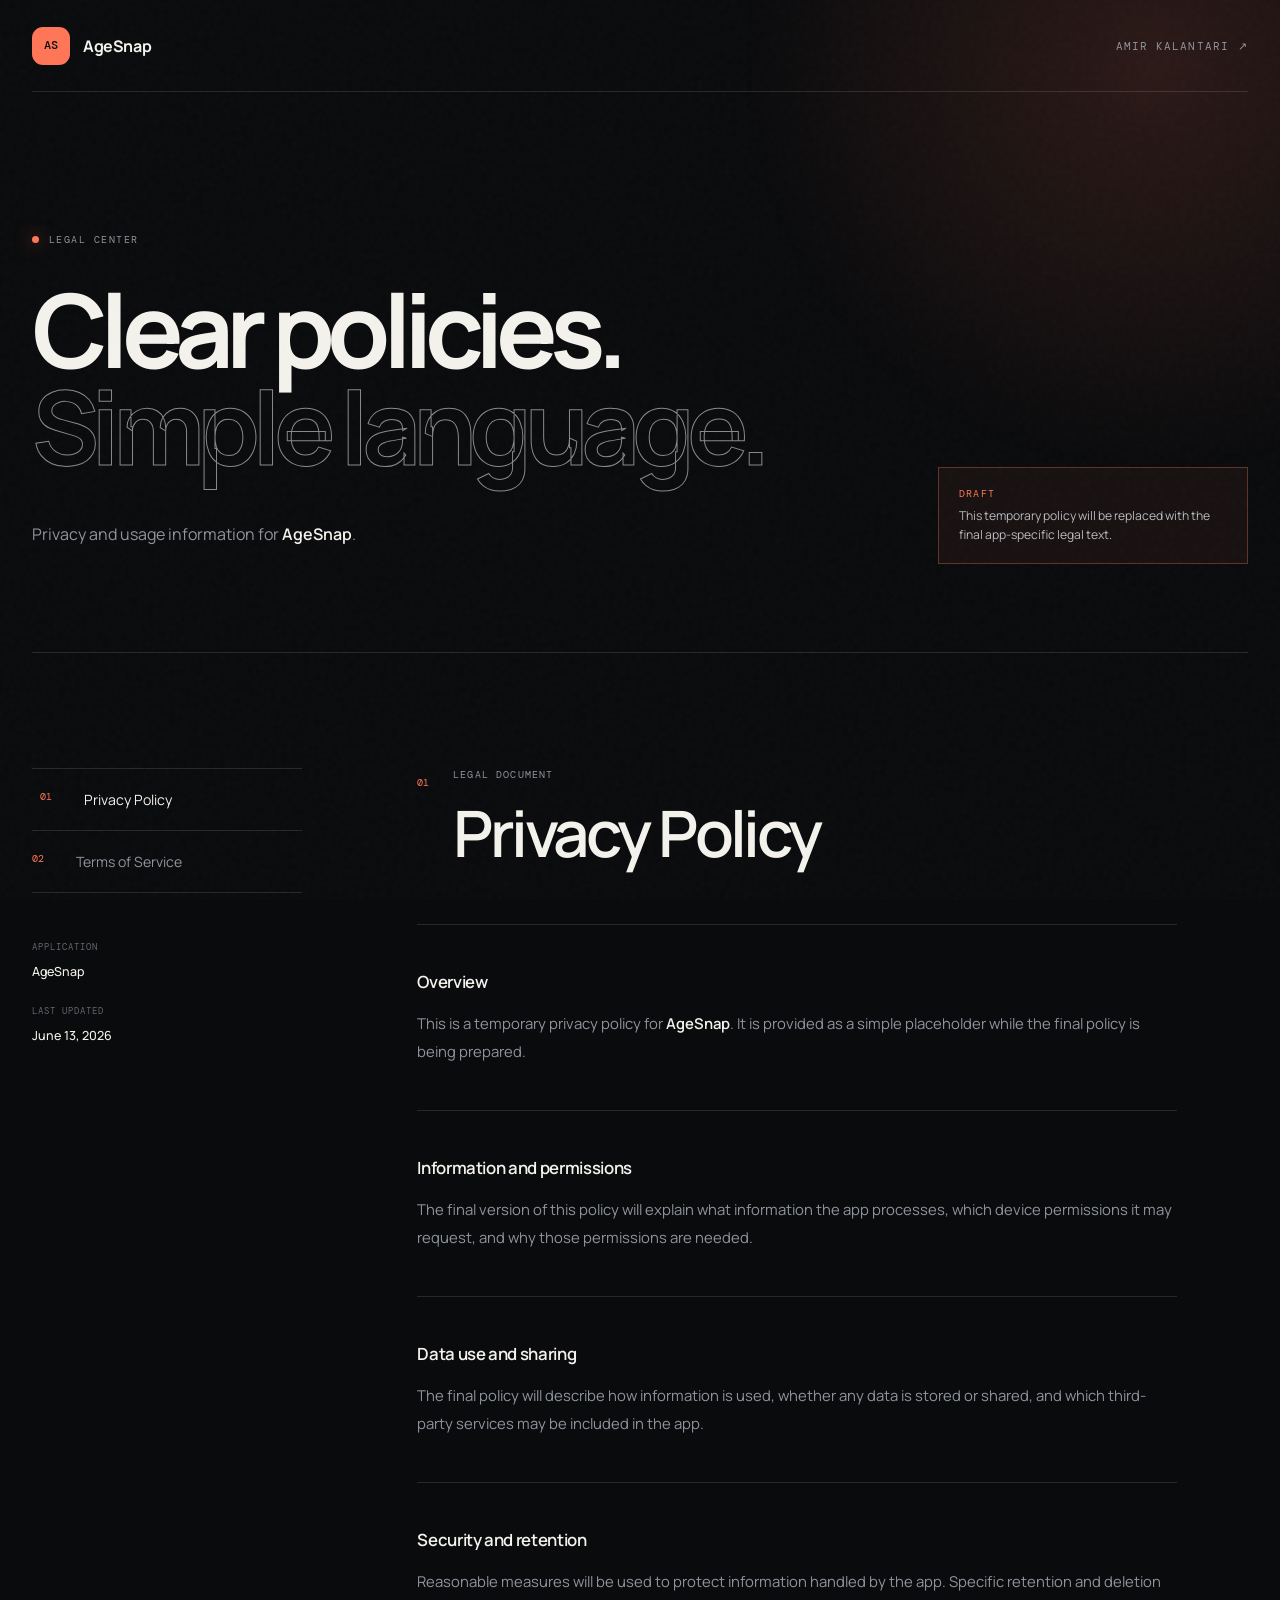
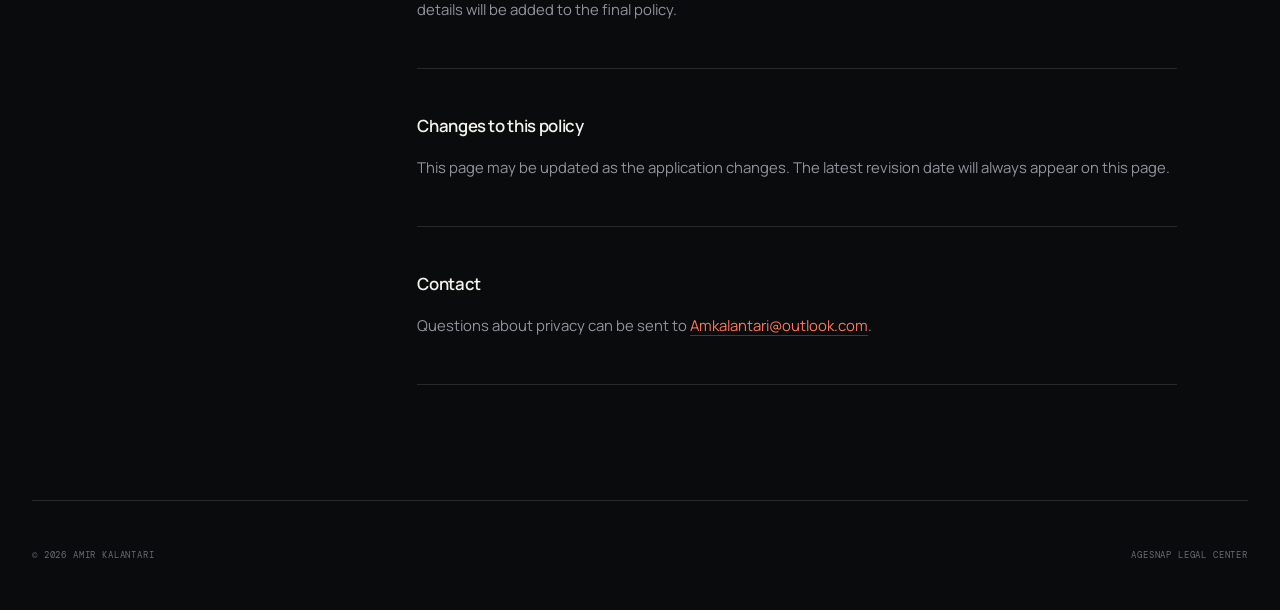
==== legal/index.html @ 2103ffff "Add legal pages for mobile apps" ====
<!doctype html>
<html lang="en">
  <head>
    <meta charset="UTF-8" />
    <meta name="viewport" content="width=device-width, initial-scale=1.0" />
    <meta name="robots" content="noindex, nofollow" />
    <meta name="theme-color" content="#0a0b0d" />
    <meta
      name="description"
      content="Privacy Policy and Terms of Service for an Amir Kalantari mobile application."
    />
    <title>App Legal Center</title>
    <link rel="icon" href="/assets/favicon.svg" type="image/svg+xml" />
    <link rel="preconnect" href="https://fonts.googleapis.com" />
    <link rel="preconnect" href="https://fonts.gstatic.com" crossorigin />
    <link
      href="https://fonts.googleapis.com/css2?family=DM+Mono:wght@400;500&family=Manrope:wght@400;500;600;700;800&display=swap"
      rel="stylesheet"
    />
    <link rel="stylesheet" href="/legal/legal.css" />
  </head>
  <body>
    <div class="ambient" aria-hidden="true"></div>
    <header class="legal-header">
      <a class="brand" href="/" aria-label="App legal center home">
        <span class="app-mark" data-app-initials>AP</span>
        <span data-app-name>Application</span>
      </a>
      <a class="developer-link" href="https://www.amkalantari.com">
        Amir Kalantari
        <span aria-hidden="true">↗</span>
      </a>
    </header>

    <main>
      <section class="legal-hero">
        <p class="kicker"><i></i> Legal center</p>
        <h1>
          Clear policies.<br />
          <span>Simple language.</span>
        </h1>
        <p class="intro">
          Privacy and usage information for <strong data-app-name>this application</strong>.
        </p>
        <div class="draft-notice">
          <span>Draft</span>
          This temporary policy will be replaced with the final app-specific legal text.
        </div>
      </section>

      <div class="legal-layout">
        <aside>
          <nav class="legal-tabs" aria-label="Legal documents">
            <a href="/privacy" data-document-link="privacy">
              <span>01</span>
              Privacy Policy
            </a>
            <a href="/terms" data-document-link="terms">
              <span>02</span>
              Terms of Service
            </a>
          </nav>
          <div class="app-meta">
            <p>Application</p>
            <strong data-app-name>Application</strong>
            <p>Last updated</p>
            <strong>June 13, 2026</strong>
          </div>
        </aside>

        <article class="legal-document" data-document="privacy">
          <div class="document-heading">
            <span>01</span>
            <div>
              <p>Legal document</p>
              <h2>Privacy Policy</h2>
            </div>
          </div>

          <section>
            <h3>Overview</h3>
            <p>
              This is a temporary privacy policy for
              <strong data-app-name>this application</strong>. It is provided as a simple
              placeholder while the final policy is being prepared.
            </p>
          </section>

          <section>
            <h3>Information and permissions</h3>
            <p>
              The final version of this policy will explain what information the app
              processes, which device permissions it may request, and why those permissions
              are needed.
            </p>
          </section>

          <section>
            <h3>Data use and sharing</h3>
            <p>
              The final policy will describe how information is used, whether any data is
              stored or shared, and which third-party services may be included in the app.
            </p>
          </section>

          <section>
            <h3>Security and retention</h3>
            <p>
              Reasonable measures will be used to protect information handled by the app.
              Specific retention and deletion details will be added to the final policy.
            </p>
          </section>

          <section>
            <h3>Changes to this policy</h3>
            <p>
              This page may be updated as the application changes. The latest revision date
              will always appear on this page.
            </p>
          </section>

          <section>
            <h3>Contact</h3>
            <p>
              Questions about privacy can be sent to
              <a href="mailto:Amkalantari@outlook.com">Amkalantari@outlook.com</a>.
            </p>
          </section>
        </article>

        <article class="legal-document" data-document="terms">
          <div class="document-heading">
            <span>02</span>
            <div>
              <p>Legal document</p>
              <h2>Terms of Service</h2>
            </div>
          </div>

          <section>
            <h3>Acceptance of terms</h3>
            <p>
              By installing or using <strong data-app-name>this application</strong>, you
              agree to these temporary terms. A complete app-specific version will replace
              this draft.
            </p>
          </section>

          <section>
            <h3>Use of the application</h3>
            <p>
              You may use the app for its intended personal purpose and in accordance with
              applicable laws. You must not misuse, disrupt, copy, or attempt to reverse
              engineer the service except where permitted by law.
            </p>
          </section>

          <section>
            <h3>Availability and changes</h3>
            <p>
              Features may be changed, improved, suspended, or discontinued. The app is
              provided on an “as available” basis without a guarantee of uninterrupted
              operation.
            </p>
          </section>

          <section>
            <h3>Responsibility</h3>
            <p>
              The app is provided as a general-purpose tool. You remain responsible for how
              you use its information, calculations, recommendations, or generated content.
            </p>
          </section>

          <section>
            <h3>Updates to these terms</h3>
            <p>
              These terms may be updated when the application or its services change.
              Continued use after an update means you accept the revised terms.
            </p>
          </section>

          <section>
            <h3>Contact</h3>
            <p>
              Questions about these terms can be sent to
              <a href="mailto:Amkalantari@outlook.com">Amkalantari@outlook.com</a>.
            </p>
          </section>
        </article>
      </div>
    </main>

    <footer>
      <p>© <span id="year">2026</span> Amir Kalantari</p>
      <p><span data-app-name>Application</span> legal center</p>
    </footer>

    <script src="/legal/legal.js"></script>
  </body>
</html>
---- legal/legal.css ----
:root {
  --bg: #0a0b0d;
  --surface: #121419;
  --surface-soft: #0f1115;
  --text: #f4f2ec;
  --muted: #8f939c;
  --line: rgba(255, 255, 255, 0.12);
  --accent: #ff6b45;
  --accent-rgb: 255, 107, 69;
  --sans: "Manrope", sans-serif;
  --mono: "DM Mono", monospace;
}

* {
  box-sizing: border-box;
}

html {
  scroll-behavior: smooth;
}

body {
  min-height: 100vh;
  margin: 0;
  overflow-x: hidden;
  background: var(--bg);
  color: var(--text);
  font-family: var(--sans);
}

body::before {
  content: "";
  position: fixed;
  z-index: 10;
  inset: 0;
  pointer-events: none;
  opacity: 0.025;
  background-image: url("data:image/svg+xml,%3Csvg viewBox='0 0 180 180' xmlns='http://www.w3.org/2000/svg'%3E%3Cfilter id='n'%3E%3CfeTurbulence type='fractalNoise' baseFrequency='.9' numOctaves='3'/%3E%3C/filter%3E%3Crect width='100%25' height='100%25' filter='url(%23n)'/%3E%3C/svg%3E");
}

::selection {
  background: var(--accent);
  color: var(--bg);
}

a {
  color: inherit;
  text-decoration: none;
}

.ambient {
  position: fixed;
  z-index: -1;
  top: -30vw;
  right: -25vw;
  width: 70vw;
  height: 70vw;
  border-radius: 50%;
  background: radial-gradient(circle, rgba(var(--accent-rgb), 0.14), transparent 65%);
}

.legal-header,
main,
footer {
  width: min(1240px, calc(100vw - 64px));
  margin: 0 auto;
}

.legal-header {
  height: 92px;
  display: flex;
  align-items: center;
  justify-content: space-between;
  border-bottom: 1px solid var(--line);
}

.brand {
  display: flex;
  align-items: center;
  gap: 13px;
  font-weight: 700;
  letter-spacing: -0.025em;
}

.app-mark {
  width: 38px;
  height: 38px;
  display: grid;
  place-items: center;
  border-radius: 11px;
  background: var(--accent);
  color: var(--bg);
  font-family: var(--mono);
  font-size: 0.72rem;
  font-weight: 500;
}

.developer-link {
  display: flex;
  align-items: center;
  gap: 9px;
  color: var(--muted);
  font-family: var(--mono);
  font-size: 0.68rem;
  text-transform: uppercase;
  letter-spacing: 0.1em;
  transition: color 0.2s;
}

.developer-link:hover {
  color: var(--accent);
}

.legal-hero {
  position: relative;
  padding: clamp(5rem, 11vw, 9rem) 0 clamp(4.5rem, 8vw, 7rem);
  border-bottom: 1px solid var(--line);
}

.kicker {
  display: flex;
  align-items: center;
  gap: 10px;
  margin: 0 0 2.2rem;
  color: var(--muted);
  font-family: var(--mono);
  font-size: 0.65rem;
  text-transform: uppercase;
  letter-spacing: 0.14em;
}

.kicker i {
  width: 7px;
  height: 7px;
  border-radius: 50%;
  background: var(--accent);
  box-shadow: 0 0 18px rgba(var(--accent-rgb), 0.75);
}

.legal-hero h1 {
  max-width: 950px;
  margin: 0;
  font-size: clamp(3.6rem, 8vw, 8.5rem);
  font-weight: 700;
  line-height: 0.95;
  letter-spacing: -0.075em;
}

.legal-hero h1 span {
  color: transparent;
  -webkit-text-stroke: 1px rgba(244, 242, 236, 0.55);
}

.intro {
  max-width: 580px;
  margin: 2.8rem 0 0;
  color: var(--muted);
  font-size: 1rem;
  line-height: 1.8;
}

.intro strong {
  color: var(--text);
  font-weight: 600;
}

.draft-notice {
  position: absolute;
  right: 0;
  bottom: 5.5rem;
  max-width: 310px;
  padding: 18px 20px;
  border: 1px solid rgba(var(--accent-rgb), 0.32);
  background: rgba(var(--accent-rgb), 0.06);
  color: #b9bbc1;
  font-size: 0.76rem;
  line-height: 1.55;
}

.draft-notice span {
  display: block;
  margin-bottom: 6px;
  color: var(--accent);
  font-family: var(--mono);
  font-size: 0.62rem;
  text-transform: uppercase;
  letter-spacing: 0.12em;
}

.legal-layout {
  display: grid;
  grid-template-columns: 270px minmax(0, 1fr);
  gap: clamp(3rem, 9vw, 9rem);
  padding: clamp(4.5rem, 9vw, 8rem) 0;
}

aside {
  align-self: start;
  position: sticky;
  top: 32px;
}

.legal-tabs {
  border-top: 1px solid var(--line);
}

.legal-tabs a {
  display: grid;
  grid-template-columns: 32px 1fr;
  gap: 12px;
  padding: 21px 0;
  border-bottom: 1px solid var(--line);
  color: var(--muted);
  font-size: 0.88rem;
  transition: color 0.2s, padding 0.25s;
}

.legal-tabs a span {
  color: var(--accent);
  font-family: var(--mono);
  font-size: 0.6rem;
}

.legal-tabs a:hover,
.legal-tabs a.active {
  padding-left: 8px;
  color: var(--text);
}

.app-meta {
  margin-top: 3rem;
}

.app-meta p {
  margin: 1.5rem 0 6px;
  color: #62666e;
  font-family: var(--mono);
  font-size: 0.57rem;
  text-transform: uppercase;
  letter-spacing: 0.11em;
}

.app-meta strong {
  font-size: 0.78rem;
  font-weight: 500;
}

.legal-document {
  display: none;
  max-width: 760px;
}

.legal-document.active {
  display: block;
  animation: document-in 0.45s ease;
}

.document-heading {
  display: flex;
  align-items: flex-start;
  gap: 24px;
  padding-bottom: 3rem;
  border-bottom: 1px solid var(--line);
}

.document-heading > span {
  margin-top: 8px;
  color: var(--accent);
  font-family: var(--mono);
  font-size: 0.65rem;
}

.document-heading p {
  margin: 0 0 8px;
  color: var(--muted);
  font-family: var(--mono);
  font-size: 0.6rem;
  text-transform: uppercase;
  letter-spacing: 0.12em;
}

.document-heading h2 {
  margin: 0;
  font-size: clamp(2.4rem, 5vw, 4.5rem);
  font-weight: 600;
  letter-spacing: -0.055em;
}

.legal-document section {
  padding: 2.8rem 0;
  border-bottom: 1px solid var(--line);
}

.legal-document h3 {
  margin: 0 0 1rem;
  font-size: 1.05rem;
  font-weight: 600;
  letter-spacing: -0.02em;
}

.legal-document section p {
  margin: 0;
  color: var(--muted);
  font-size: 0.93rem;
  line-height: 1.9;
}

.legal-document section strong {
  color: var(--text);
  font-weight: 600;
}

.legal-document section a {
  color: var(--accent);
  text-decoration: underline;
  text-decoration-color: rgba(var(--accent-rgb), 0.35);
  text-underline-offset: 4px;
}

footer {
  min-height: 110px;
  display: flex;
  align-items: center;
  justify-content: space-between;
  border-top: 1px solid var(--line);
  color: #686b72;
  font-family: var(--mono);
  font-size: 0.58rem;
  text-transform: uppercase;
  letter-spacing: 0.09em;
}

@keyframes document-in {
  from {
    opacity: 0;
    transform: translateY(12px);
  }
}

@media (max-width: 800px) {
  .legal-header,
  main,
  footer {
    width: min(100% - 36px, 1240px);
  }

  .legal-header {
    height: 76px;
  }

  .developer-link {
    font-size: 0;
  }

  .developer-link span {
    font-size: 1rem;
  }

  .legal-hero {
    padding-top: 5rem;
  }

  .legal-hero h1 {
    font-size: clamp(3.2rem, 16vw, 5rem);
  }

  .draft-notice {
    position: static;
    margin-top: 2.5rem;
  }

  .legal-layout {
    grid-template-columns: 1fr;
    gap: 4rem;
  }

  aside {
    position: static;
  }

  .legal-tabs {
    display: grid;
    grid-template-columns: 1fr 1fr;
  }

  .legal-tabs a {
    display: flex;
    padding: 18px 12px;
  }

  .legal-tabs a:hover,
  .legal-tabs a.active {
    padding-left: 12px;
    color: var(--text);
    background: var(--surface);
  }

  .app-meta {
    display: none;
  }
}

@media (max-width: 460px) {
  .brand {
    font-size: 0.88rem;
  }

  .app-mark {
    width: 34px;
    height: 34px;
  }

  .legal-hero h1 {
    font-size: 3.1rem;
  }

  .legal-tabs {
    grid-template-columns: 1fr;
  }

  .legal-layout {
    padding-top: 3.5rem;
  }

  .document-heading {
    gap: 14px;
  }

  footer {
    align-items: flex-start;
    flex-direction: column;
    justify-content: center;
    gap: 10px;
  }

  footer p {
    margin: 0;
  }
}

@media (prefers-reduced-motion: reduce) {
  html {
    scroll-behavior: auto;
  }

  *,
  *::before,
  *::after {
    animation-duration: 0.01ms !important;
    transition-duration: 0.01ms !important;
  }
}
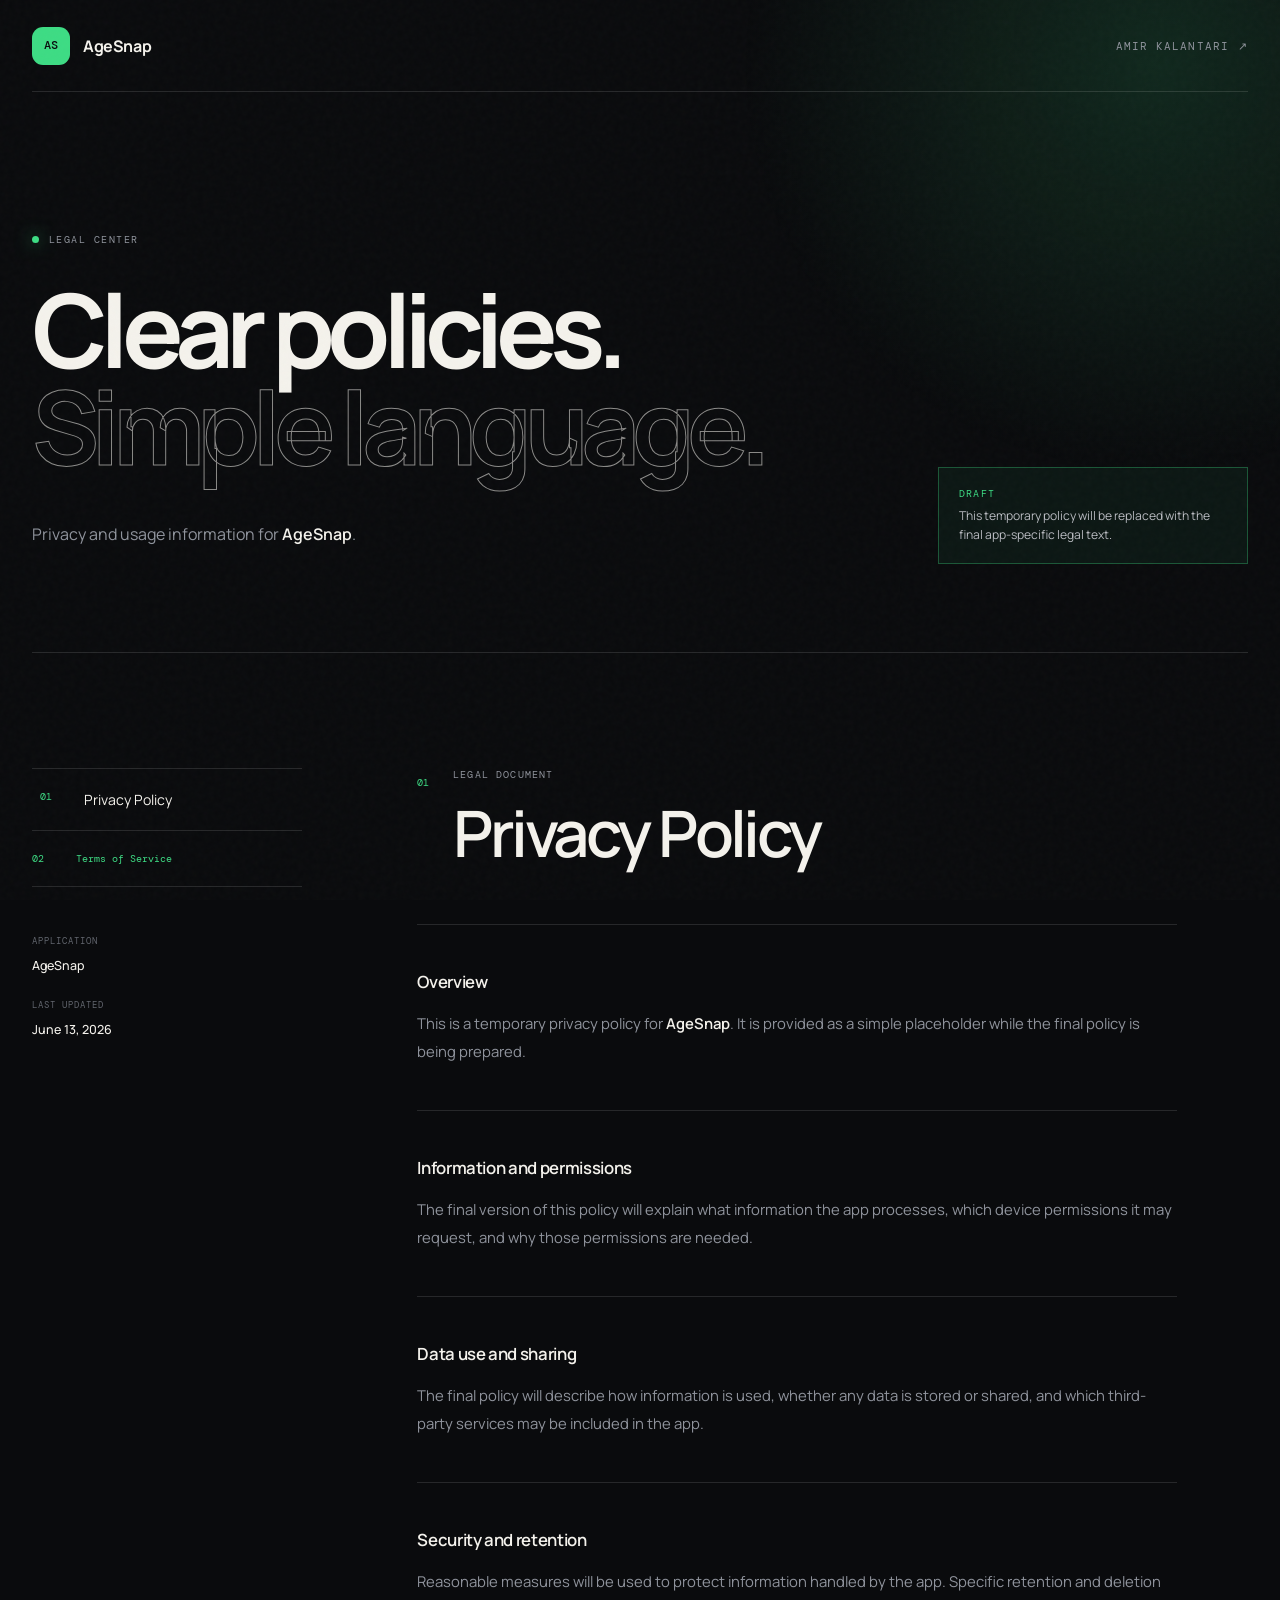
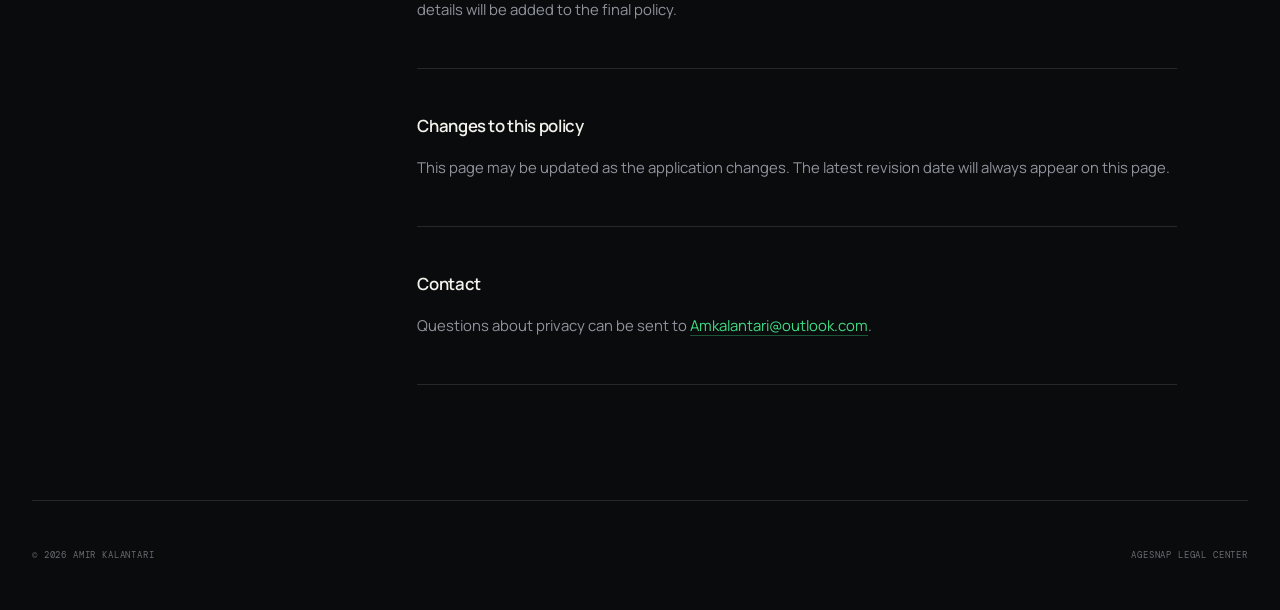
==== commit 1ce2b25e: "Add final Unitly legal policies" ====
--- a/legal/index.html
+++ b/legal/index.html
@@ -42,7 +42,7 @@
         <p class="intro">
           Privacy and usage information for <strong data-app-name>this application</strong>.
         </p>
-        <div class="draft-notice">
+        <div class="draft-notice" data-draft-notice>
           <span>Draft</span>
           This temporary policy will be replaced with the final app-specific legal text.
         </div>
@@ -57,18 +57,18 @@
             </a>
             <a href="/terms" data-document-link="terms">
               <span>02</span>
-              Terms of Service
+              <span data-terms-label>Terms of Service</span>
             </a>
           </nav>
           <div class="app-meta">
             <p>Application</p>
             <strong data-app-name>Application</strong>
             <p>Last updated</p>
-            <strong>June 13, 2026</strong>
+            <strong data-last-updated>June 13, 2026</strong>
           </div>
         </aside>
 
-        <article class="legal-document" data-document="privacy">
+        <article class="legal-document" data-document="privacy" data-app-scope="default">
           <div class="document-heading">
             <span>01</span>
             <div>
@@ -128,7 +128,7 @@
           </section>
         </article>
 
-        <article class="legal-document" data-document="terms">
+        <article class="legal-document" data-document="terms" data-app-scope="default">
           <div class="document-heading">
             <span>02</span>
             <div>
@@ -188,6 +188,281 @@
             </p>
           </section>
         </article>
+
+        <article
+          class="legal-document"
+          data-document="privacy"
+          data-app-scope="unitly"
+        >
+          <div class="document-heading">
+            <span>01</span>
+            <div>
+              <p>Last updated · June 2026</p>
+              <h2>Privacy Policy</h2>
+            </div>
+          </div>
+
+          <section>
+            <h3>Overview</h3>
+            <p>
+              Unitly (“the App”) is a unit conversion application developed by Amir
+              Kalantari. This Privacy Policy explains how information is collected, used,
+              and protected when you use the App.
+            </p>
+          </section>
+
+          <section>
+            <h3>Information We Collect</h3>
+            <p>
+              Unitly does not require account registration and does not collect personal
+              information such as:
+            </p>
+            <ul>
+              <li>Name</li>
+              <li>Email address</li>
+              <li>Phone number</li>
+              <li>Home address</li>
+              <li>Payment information</li>
+            </ul>
+            <p>The App may store limited data locally on your device, including:</p>
+            <ul>
+              <li>Recent conversions</li>
+              <li>App preferences</li>
+              <li>Theme settings</li>
+              <li>Language preferences</li>
+            </ul>
+            <p>
+              This information remains on your device and is not used to identify you
+              personally.
+            </p>
+          </section>
+
+          <section>
+            <h3>Advertising</h3>
+            <p>
+              The App may display advertisements through Google AdMob. Google AdMob may
+              collect certain information, including:
+            </p>
+            <ul>
+              <li>Device identifiers</li>
+              <li>Advertising identifiers</li>
+              <li>Device information</li>
+              <li>Approximate location</li>
+              <li>App interaction data</li>
+            </ul>
+            <p>
+              This information is used to provide and improve advertising services. For
+              more information, please review
+              <a href="https://policies.google.com/privacy">Google’s Privacy Policy</a>.
+            </p>
+          </section>
+
+          <section>
+            <h3>Analytics</h3>
+            <p>
+              The App may use Firebase Analytics to understand how users interact with the
+              App. Analytics information may include:
+            </p>
+            <ul>
+              <li>Device type</li>
+              <li>Operating system version</li>
+              <li>App version</li>
+              <li>General usage events</li>
+            </ul>
+            <p>
+              This information is collected in an aggregated and anonymous manner.
+            </p>
+          </section>
+
+          <section>
+            <h3>Crash Reporting</h3>
+            <p>
+              The App may use Firebase Crashlytics to identify and fix application issues.
+              Crash reports may include:
+            </p>
+            <ul>
+              <li>Device model</li>
+              <li>Operating system version</li>
+              <li>App version</li>
+              <li>Technical crash logs</li>
+            </ul>
+            <p>
+              No personal information is intentionally collected through crash reports.
+            </p>
+          </section>
+
+          <section>
+            <h3>Data Sharing</h3>
+            <p>
+              We do not sell, rent, or trade personal information. Certain technical
+              information may be processed by trusted third-party service providers,
+              including:
+            </p>
+            <ul>
+              <li>Google AdMob</li>
+              <li>Google Firebase</li>
+            </ul>
+            <p>
+              These providers process information according to their own privacy policies.
+            </p>
+          </section>
+
+          <section>
+            <h3>Data Security</h3>
+            <p>
+              Reasonable technical measures are used to protect application data. However,
+              no method of electronic storage or transmission is completely secure.
+            </p>
+          </section>
+
+          <section>
+            <h3>Children’s Privacy</h3>
+            <p>
+              The App is not directed toward children under the age of 13 and does not
+              knowingly collect personal information from children.
+            </p>
+          </section>
+
+          <section>
+            <h3>Changes to This Privacy Policy</h3>
+            <p>
+              We may update this Privacy Policy from time to time. Changes will be posted
+              on this page with an updated revision date.
+            </p>
+          </section>
+
+          <section>
+            <h3>Contact</h3>
+            <p>
+              If you have any questions regarding this Privacy Policy, please contact
+              <a href="mailto:amkalantari.dev@gmail.com">amkalantari.dev@gmail.com</a>.
+            </p>
+          </section>
+        </article>
+
+        <article class="legal-document" data-document="terms" data-app-scope="unitly">
+          <div class="document-heading">
+            <span>02</span>
+            <div>
+              <p>Last updated · June 2026</p>
+              <h2>Terms of Use</h2>
+            </div>
+          </div>
+
+          <section>
+            <h3>Welcome to Unitly</h3>
+            <p>
+              By downloading, installing, or using the App, you agree to these Terms of
+              Use.
+            </p>
+          </section>
+
+          <section>
+            <h3>Acceptance of Terms</h3>
+            <p>
+              By using Unitly, you agree to comply with these Terms. If you do not agree,
+              please discontinue use of the App.
+            </p>
+          </section>
+
+          <section>
+            <h3>App Purpose</h3>
+            <p>
+              Unitly is provided as a general-purpose unit conversion tool. While we strive
+              to provide accurate conversion results, we do not guarantee that all
+              calculations are free from errors.
+            </p>
+            <p>
+              Users should independently verify results when conversions are used for
+              professional, engineering, financial, medical, legal, scientific, or
+              safety-critical purposes.
+            </p>
+          </section>
+
+          <section>
+            <h3>License</h3>
+            <p>
+              You are granted a limited, non-exclusive, non-transferable license to use the
+              App for personal and lawful purposes. You may not:
+            </p>
+            <ul>
+              <li>Reverse engineer the App</li>
+              <li>Modify the App</li>
+              <li>Redistribute the App without permission</li>
+              <li>Use the App for unlawful activities</li>
+            </ul>
+          </section>
+
+          <section>
+            <h3>Intellectual Property</h3>
+            <p>
+              All rights, title, and interest in the App, including its design, code,
+              graphics, branding, and content, remain the property of the developer unless
+              otherwise stated.
+            </p>
+          </section>
+
+          <section>
+            <h3>Third-Party Services</h3>
+            <p>The App may use third-party services including:</p>
+            <ul>
+              <li>Google AdMob</li>
+              <li>Firebase Analytics</li>
+              <li>Firebase Crashlytics</li>
+            </ul>
+            <p>
+              Use of these services may be subject to their respective terms and policies.
+            </p>
+          </section>
+
+          <section>
+            <h3>Disclaimer</h3>
+            <p>
+              The App is provided on an “AS IS” and “AS AVAILABLE” basis. We make no
+              warranties regarding:
+            </p>
+            <ul>
+              <li>Accuracy</li>
+              <li>Reliability</li>
+              <li>Availability</li>
+              <li>Fitness for a particular purpose</li>
+            </ul>
+            <p>Use of the App is at your own risk.</p>
+          </section>
+
+          <section>
+            <h3>Limitation of Liability</h3>
+            <p>
+              To the maximum extent permitted by law, the developer shall not be liable for
+              any indirect, incidental, special, consequential, or punitive damages
+              resulting from the use of the App.
+            </p>
+          </section>
+
+          <section>
+            <h3>Termination</h3>
+            <p>
+              We reserve the right to modify, suspend, or discontinue the App or any part
+              of the App at any time without notice.
+            </p>
+          </section>
+
+          <section>
+            <h3>Changes to Terms</h3>
+            <p>
+              These Terms may be updated from time to time. Continued use of the App after
+              changes are published constitutes acceptance of the revised Terms.
+            </p>
+          </section>
+
+          <section>
+            <h3>Contact</h3>
+            <p>
+              For questions regarding these Terms, please contact
+              <a href="mailto:amkalantari.dev@gmail.com">amkalantari.dev@gmail.com</a>.
+            </p>
+          </section>
+        </article>
       </div>
     </main>
 
--- a/legal/legal.css
+++ b/legal/legal.css
@@ -5,8 +5,8 @@
   --text: #f4f2ec;
   --muted: #8f939c;
   --line: rgba(255, 255, 255, 0.12);
-  --accent: #ff6b45;
-  --accent-rgb: 255, 107, 69;
+  --accent: #3ddc84;
+  --accent-rgb: 61, 220, 132;
   --sans: "Manrope", sans-serif;
   --mono: "DM Mono", monospace;
 }
@@ -305,6 +305,39 @@
   line-height: 1.9;
 }
 
+.legal-document section p + p,
+.legal-document section ul + p {
+  margin-top: 1rem;
+}
+
+.legal-document section ul {
+  margin: 1.25rem 0;
+  padding: 0;
+  display: grid;
+  gap: 0.7rem;
+  list-style: none;
+}
+
+.legal-document section li {
+  position: relative;
+  padding-left: 20px;
+  color: var(--muted);
+  font-size: 0.9rem;
+  line-height: 1.65;
+}
+
+.legal-document section li::before {
+  content: "";
+  position: absolute;
+  top: 0.72em;
+  left: 0;
+  width: 6px;
+  height: 6px;
+  border-radius: 50%;
+  background: var(--accent);
+  box-shadow: 0 0 10px rgba(var(--accent-rgb), 0.45);
+}
+
 .legal-document section strong {
   color: var(--text);
   font-weight: 600;
